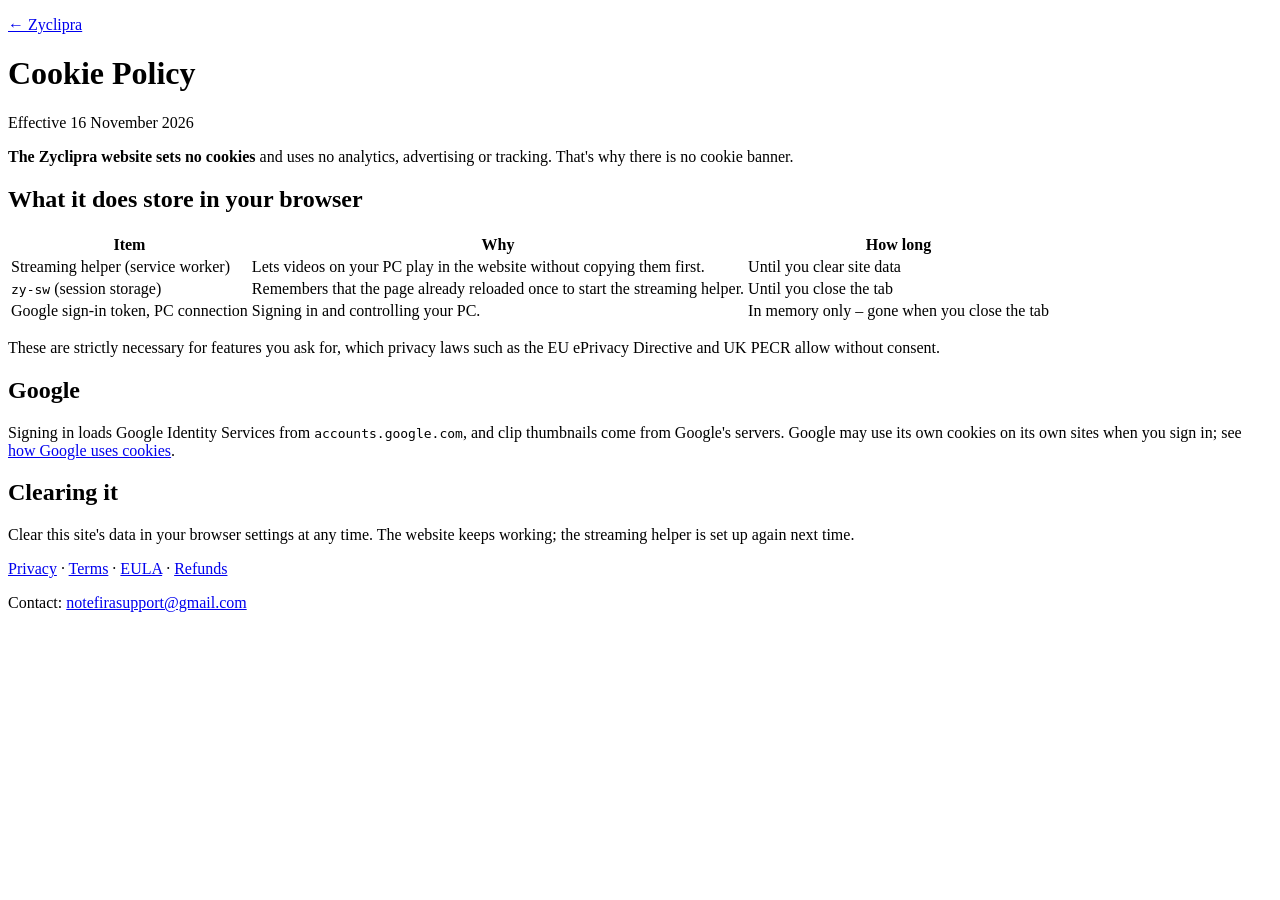
==== cookies.html @ 93504a60 "Legal pages: in-app updates and terms acceptance (effective 16 November 2026)" ====
<!doctype html>
<html lang="en">
<head>
  <meta charset="utf-8">
  <meta name="viewport" content="width=device-width, initial-scale=1, viewport-fit=cover">
  <meta name="referrer" content="no-referrer">
  <meta http-equiv="Content-Security-Policy" content="default-src 'none'; style-src 'self'; img-src 'self'; base-uri 'none'; form-action 'none'">
  <title>Cookie Policy – Zyclipra</title>
  <link rel="icon" type="image/png" href="icon.png">
  <link rel="stylesheet" href="style.css?v=6">
  <link rel="stylesheet" href="site.css?v=6">
</head>
<body>
<main class="legal">
  <p><a href="./">← Zyclipra</a></p>
  <h1>Cookie Policy</h1>
  <p class="muted">Effective 16 November 2026</p>

  <p><b>The Zyclipra website sets no cookies</b> and uses no analytics, advertising or tracking. That's why there is no cookie banner.</p>

  <h2>What it does store in your browser</h2>
  <table class="legal-table">
    <thead><tr><th scope="col">Item</th><th scope="col">Why</th><th scope="col">How long</th></tr></thead>
    <tbody>
      <tr><td>Streaming helper (service worker)</td><td>Lets videos on your PC play in the website without copying them first.</td><td>Until you clear site data</td></tr>
      <tr><td><code>zy-sw</code> (session storage)</td><td>Remembers that the page already reloaded once to start the streaming helper.</td><td>Until you close the tab</td></tr>
      <tr><td>Google sign-in token, PC connection</td><td>Signing in and controlling your PC.</td><td>In memory only – gone when you close the tab</td></tr>
    </tbody>
  </table>
  <p>These are strictly necessary for features you ask for, which privacy laws such as the EU ePrivacy Directive and UK PECR allow without consent.</p>

  <h2>Google</h2>
  <p>Signing in loads Google Identity Services from <code>accounts.google.com</code>, and clip thumbnails come from Google's servers. Google may use its own cookies on its
    own sites when you sign in; see <a href="https://policies.google.com/technologies/cookies" rel="noopener noreferrer">how Google uses cookies</a>.</p>

  <h2>Clearing it</h2>
  <p>Clear this site's data in your browser settings at any time. The website keeps working; the streaming helper is set up again next time.</p>

  <p class="muted small"><a href="privacy.html">Privacy</a> · <a href="terms.html">Terms</a> · <a href="eula.html">EULA</a> · <a href="refunds.html">Refunds</a></p>
  <p class="muted small">Contact: <a href="mailto:notefirasupport@gmail.com">notefirasupport@gmail.com</a></p>
</main>
</body>
</html>
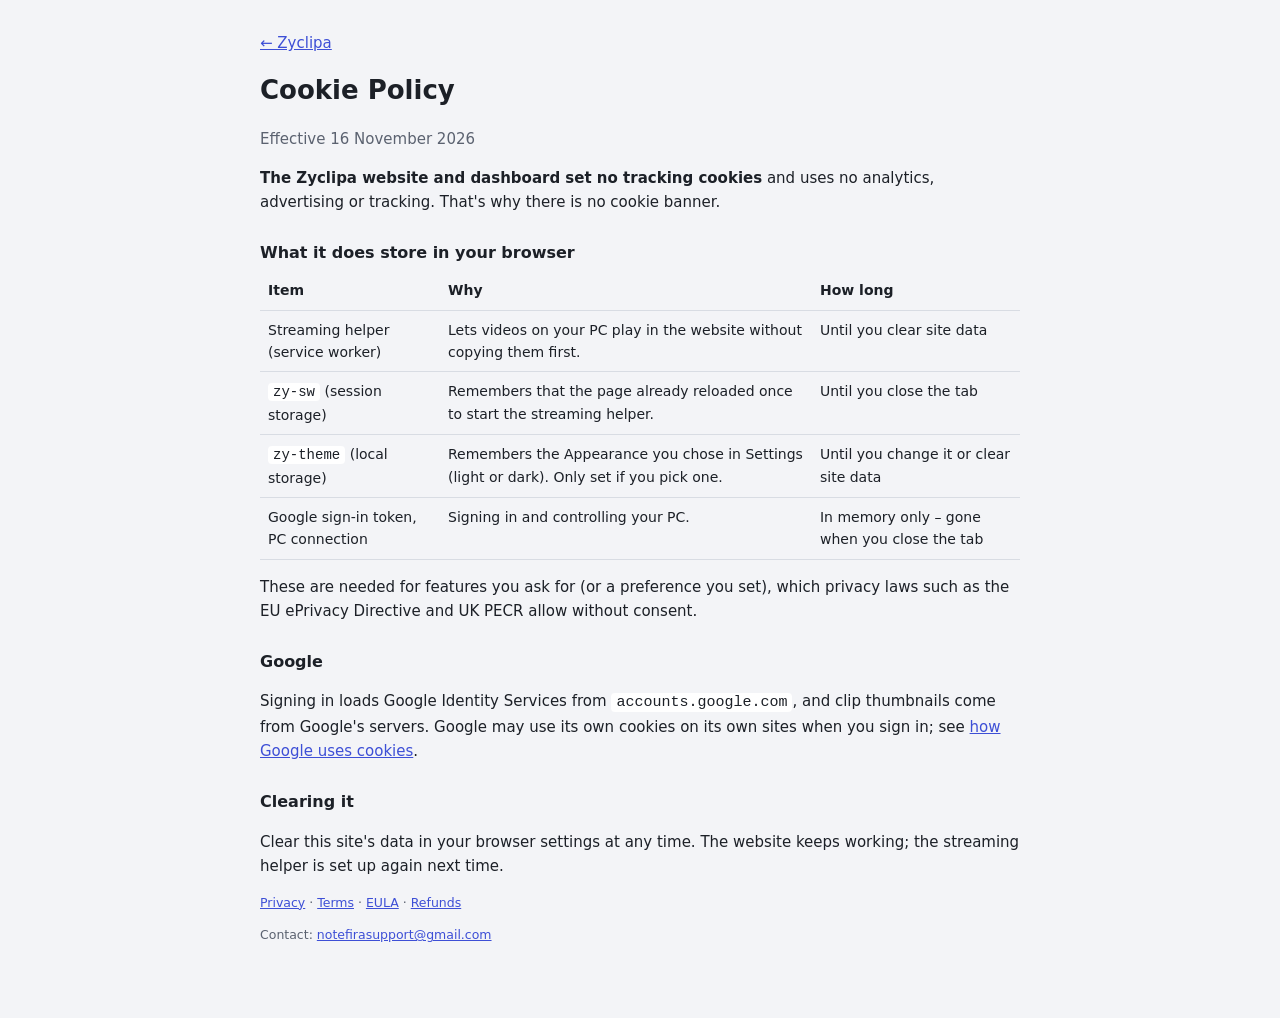
==== commit e0342517: "Zyclipa: rename, light mode, calmer design without emoji, appearance setting" ====
--- a/cookies.html
+++ b/cookies.html
@@ -5,18 +5,18 @@
   <meta name="viewport" content="width=device-width, initial-scale=1, viewport-fit=cover">
   <meta name="referrer" content="no-referrer">
   <meta http-equiv="Content-Security-Policy" content="default-src 'none'; style-src 'self'; img-src 'self'; base-uri 'none'; form-action 'none'">
-  <title>Cookie Policy – Zyclipra</title>
+  <title>Cookie Policy – Zyclipa</title>
   <link rel="icon" type="image/png" href="icon.png">
   <link rel="stylesheet" href="style.css?v=6">
   <link rel="stylesheet" href="site.css?v=6">
 </head>
 <body>
 <main class="legal">
-  <p><a href="./">← Zyclipra</a></p>
+  <p><a href="./">← Zyclipa</a></p>
   <h1>Cookie Policy</h1>
   <p class="muted">Effective 16 November 2026</p>
 
-  <p><b>The Zyclipra website sets no cookies</b> and uses no analytics, advertising or tracking. That's why there is no cookie banner.</p>
+  <p><b>The Zyclipa website and dashboard set no tracking cookies</b> and uses no analytics, advertising or tracking. That's why there is no cookie banner.</p>
 
   <h2>What it does store in your browser</h2>
   <table class="legal-table">
@@ -24,10 +24,11 @@
     <tbody>
       <tr><td>Streaming helper (service worker)</td><td>Lets videos on your PC play in the website without copying them first.</td><td>Until you clear site data</td></tr>
       <tr><td><code>zy-sw</code> (session storage)</td><td>Remembers that the page already reloaded once to start the streaming helper.</td><td>Until you close the tab</td></tr>
+      <tr><td><code>zy-theme</code> (local storage)</td><td>Remembers the Appearance you chose in Settings (light or dark). Only set if you pick one.</td><td>Until you change it or clear site data</td></tr>
       <tr><td>Google sign-in token, PC connection</td><td>Signing in and controlling your PC.</td><td>In memory only – gone when you close the tab</td></tr>
     </tbody>
   </table>
-  <p>These are strictly necessary for features you ask for, which privacy laws such as the EU ePrivacy Directive and UK PECR allow without consent.</p>
+  <p>These are needed for features you ask for (or a preference you set), which privacy laws such as the EU ePrivacy Directive and UK PECR allow without consent.</p>
 
   <h2>Google</h2>
   <p>Signing in loads Google Identity Services from <code>accounts.google.com</code>, and clip thumbnails come from Google's servers. Google may use its own cookies on its
--- a/style.css
+++ b/style.css
@@ -0,0 +1,208 @@
+/* Zyclipa dashboard – same slate palette as the desktop app, built phone-first. */
+:root { color-scheme: dark; --accent: #5B6CF9; --bg: #1E2228; --card: #2B3039; --card2: #343A45; --well: #20242B; --line: #363C47; --text: #E6E8EC; --muted: #A8AFBA;
+        --danger: #F04452; --danger-text: #FF7580; --danger-strong: #C82434; --accent-strong: #4C5CE6; --ok: #2BD9A0; --warn: #F5A524; --amp: #F5A524;
+        --field-line: #4A505C; --switch-off: #4A505C; --knob: #E8EAF0; --track: #1B1F25; --thumb-bg: #14171C; --tick: #6A7180; --link: #9AA6FF;
+        --overlay: rgba(18, 20, 25, .85); --mute-bg: #4a1b22; --mute-text: #ffd5da; }
+/* Light theme: follows the device unless the person picked one in Settings (data-theme on <html>). */
+:root[data-theme="light"] { color-scheme: light; --bg: #F3F4F7; --card: #FFFFFF; --card2: #E9EBF0; --well: #F7F8FA; --line: #D8DCE3; --text: #1C2027; --muted: #5B6270;
+        --danger: #D02A38; --danger-text: #B3202D; --danger-strong: #C82434; --accent-strong: #4C5CE6; --ok: #0B7A56; --warn: #8A5A0B; --amp: #A84F00;
+        --field-line: #C3C8D1; --switch-off: #C3C8D1; --knob: #FFFFFF; --track: #DDE1E7; --thumb-bg: #E3E6EB; --tick: #9AA0AB; --link: #3D4FD6;
+        --overlay: rgba(255, 255, 255, .9); --mute-bg: #FBE3E6; --mute-text: #8E1B27; }
+@media (prefers-color-scheme: light) { :root:not([data-theme="dark"]) { color-scheme: light; --bg: #F3F4F7; --card: #FFFFFF; --card2: #E9EBF0; --well: #F7F8FA; --line: #D8DCE3; --text: #1C2027; --muted: #5B6270;
+        --danger: #D02A38; --danger-text: #B3202D; --danger-strong: #C82434; --accent-strong: #4C5CE6; --ok: #0B7A56; --warn: #8A5A0B; --amp: #A84F00;
+        --field-line: #C3C8D1; --switch-off: #C3C8D1; --knob: #FFFFFF; --track: #DDE1E7; --thumb-bg: #E3E6EB; --tick: #9AA0AB; --link: #3D4FD6;
+        --overlay: rgba(255, 255, 255, .9); --mute-bg: #FBE3E6; --mute-text: #8E1B27; } }
+* { box-sizing: border-box; }
+[hidden] { display: none !important; }
+html { -webkit-text-size-adjust: 100%; }
+body { margin: 0; background: var(--bg); color: var(--text); font: 15px/1.45 "Segoe UI", system-ui, -apple-system, sans-serif;
+       padding: 0 max(12px, env(safe-area-inset-right)) calc(24px + env(safe-area-inset-bottom)) max(12px, env(safe-area-inset-left)); overflow-x: hidden; }
+.grow { flex: 1; }
+.muted { color: var(--muted); }
+.small { font-size: 12.5px; }
+.center { text-align: center; }
+.caps { text-transform: uppercase; letter-spacing: .3px; }
+.error-text { color: var(--danger-text); }
+.ok-text { color: var(--ok); }
+.warn-text { color: var(--warn); }
+h2 { font-size: 16px; margin: 0 0 6px; }
+h3 { font-size: 14px; margin: 16px 0 6px; }
+
+/* header + navigation */
+.top { position: sticky; top: 0; z-index: 5; background: var(--bg); display: flex; flex-wrap: wrap; align-items: center; gap: 8px 10px;
+       padding: calc(10px + env(safe-area-inset-top)) 0 8px; border-bottom: 1px solid var(--line); margin-bottom: 12px; max-width: 1200px; margin-inline: auto; }
+.brand { font-weight: 700; font-size: 17px; }
+.conn { display: inline-flex; align-items: center; gap: 6px; font-size: 12.5px; color: var(--muted); background: var(--card); padding: 3px 9px; border-radius: 999px; }
+.conn-dot { width: 8px; height: 8px; border-radius: 50%; background: var(--muted); }
+.conn-online .conn-dot { background: var(--ok); }
+.conn-interrupted .conn-dot, .conn-signin .conn-dot { background: var(--danger); }
+.conn-connecting .conn-dot { background: var(--warn); }
+.tabs { display: flex; gap: 4px; width: 100%; }
+.tab { flex: 1; background: transparent; border: none; color: var(--muted); font-weight: 600; font-size: 14px; padding: 9px 4px; border-radius: 6px; min-height: 40px; }
+.tab.on { background: var(--accent-strong); color: #fff; }
+@media (min-width: 760px) { .tabs { max-width: 1200px; margin: -4px auto 12px; } .tab { flex: none; padding: 8px 14px; } }
+/* Phones: the sections become a bottom bar above the home indicator. */
+@media (max-width: 759px) {
+  .tabs { position: fixed; left: 0; right: 0; bottom: 0; top: auto; height: auto; align-items: center; z-index: 6; background: var(--bg); border-top: 1px solid var(--line);
+          padding: 6px max(8px, env(safe-area-inset-right)) calc(6px + env(safe-area-inset-bottom)) max(8px, env(safe-area-inset-left)); }
+  .tabs[hidden] { display: none; }
+  body:has(#nav:not([hidden])) { padding-bottom: calc(76px + env(safe-area-inset-bottom)); }
+  body:has(#nav:not([hidden])) .toast { bottom: calc(70px + env(safe-area-inset-bottom)); }
+}
+
+main.view, #login { max-width: 1200px; margin: 0 auto; }
+#login { margin-top: 30px; }
+.narrow { max-width: 420px !important; }
+.card { background: var(--card); border-radius: 8px; padding: 14px 16px; margin-bottom: 12px; }
+.row { display: flex; gap: 8px; align-items: center; }
+.row.wrap { flex-wrap: wrap; }
+.between { justify-content: space-between; }
+.stack { display: flex; flex-direction: column; gap: 10px; }
+
+button, .button { background: var(--card2); color: var(--text); border: 1px solid transparent; border-radius: 6px; padding: 9px 14px; font: inherit;
+                  cursor: pointer; text-decoration: none; display: inline-flex; align-items: center; justify-content: center; gap: 6px; min-height: 40px;
+                  touch-action: manipulation; -webkit-tap-highlight-color: transparent; }
+button:hover, .button:hover { filter: brightness(1.12); }
+button:disabled { opacity: .45; cursor: default; filter: none; }
+button:focus-visible, input:focus-visible, select:focus-visible, .button:focus-visible { outline: 2px solid var(--accent); outline-offset: 2px; }
+button.busy { opacity: .7; }
+.primary { background: var(--accent-strong); color: #fff; font-weight: 600; }
+.danger { background: var(--danger-strong); color: #fff; font-weight: 600; }
+.ghost { background: transparent; white-space: nowrap; }
+.big { min-height: 48px; font-size: 16px; }
+input, select { background: var(--well); color: var(--text); border: 1px solid var(--field-line); border-radius: 6px; padding: 9px 10px; font: inherit; min-height: 40px; max-width: 100%; }
+.field { display: flex; flex-direction: column; gap: 4px; font-size: 13px; color: var(--muted); }
+.field input, .field select { color: var(--text); }
+.field.inline { flex-direction: row; align-items: center; gap: 10px; margin-top: 10px; }
+.check { display: flex; gap: 10px; align-items: center; padding: 6px 0; min-height: 36px; }
+.check input { width: 20px; height: 20px; min-height: 0; accent-color: var(--accent); }
+details { margin: 10px 0; }
+summary { cursor: pointer; padding: 8px 0; font-weight: 600; }
+
+/* switch */
+.switch { position: relative; width: 52px; height: 30px; flex: none; }
+.switch input { position: absolute; inset: 0; opacity: 0; margin: 0; min-height: 0; width: 100%; height: 100%; cursor: pointer; }
+.switch span { position: absolute; inset: 0; background: var(--switch-off); border-radius: 999px; transition: background .15s; pointer-events: none; }
+.switch span::after { content: ""; position: absolute; left: 4px; top: 4px; width: 22px; height: 22px; border-radius: 50%; background: var(--knob); box-shadow: 0 1px 2px rgba(0,0,0,.25); transition: transform .15s; }
+.switch input:checked + span { background: var(--accent); }
+.switch input:checked + span::after { transform: translateX(22px); }
+
+/* dashboard */
+.clip-it { width: 100%; min-height: 112px; flex-direction: column; gap: 6px; border-radius: 12px; background: var(--accent-strong);
+           color: #fff; margin-bottom: 12px; border: 1px solid rgba(255, 255, 255, .08); }
+.clip-it-mark { width: 34px; height: 34px; display: block; }
+.clip-it.off { background: var(--card2); color: var(--text); box-shadow: none; }
+.clip-it-label { font-size: 22px; font-weight: 700; letter-spacing: .2px; display: inline-flex; align-items: center; gap: 10px; }
+.clip-it-sub { font-size: 13px; opacity: .9; }
+.action-row { display: grid; grid-template-columns: 1fr 1fr; gap: 12px; margin-bottom: 12px; }
+.action { flex-direction: column; min-height: 84px; font-size: 22px; border-radius: 12px; background: var(--card); border: 1px solid var(--line); }
+.ico { width: 22px; height: 22px; display: block; }
+.action span:not(.timer) { font-size: 14px; font-weight: 600; }
+.action.rec #rec-icon { color: var(--danger); font-size: 22px; }
+.action.rec.on { background: var(--danger-strong); color: #fff; }
+.action.rec.on #rec-icon { color: #fff; }
+.timer { font-size: 15px; font-variant-numeric: tabular-nums; font-weight: 700; }
+.recent { display: grid; grid-template-columns: repeat(2, 1fr); gap: 10px; }
+@media (min-width: 760px) { .recent { grid-template-columns: repeat(4, 1fr); } .clip-it { min-height: 140px; } }
+
+/* clips */
+.toolbar { display: flex; gap: 8px; flex-wrap: wrap; margin-bottom: 4px; }
+.toolbar input[type=search] { flex: 1 1 100%; }
+.toolbar select { flex: 1 1 0; min-width: 0; }
+@media (min-width: 760px) { .toolbar input[type=search] { flex: 1 1 220px; } .toolbar select { flex: 0 0 auto; } }
+.day { font-size: 13px; margin: 16px 0 8px; text-transform: uppercase; }
+.clip-grid { display: grid; grid-template-columns: repeat(auto-fill, minmax(min(100%, 260px), 1fr)); gap: 12px; }
+.clip-card { padding: 0; background: var(--card); border-radius: 8px; overflow: hidden; text-align: left; flex-direction: column; align-items: stretch; border: 2px solid transparent; min-height: 0; }
+.clip-card:focus-visible { border-color: var(--accent); outline: none; }
+.thumb { position: relative; aspect-ratio: 16 / 9; background: var(--thumb-bg); }
+.thumb img { width: 100%; height: 100%; object-fit: cover; display: block; }
+.thumb.no-thumb::after { content: ""; position: absolute; inset: 0; background: center / 34px no-repeat; opacity: .35; }
+.pill { position: absolute; top: 8px; right: 8px; background: var(--overlay); color: var(--text); border-radius: 999px; padding: 2px 9px; font-size: 12px; }
+.star { position: absolute; bottom: 6px; right: 8px; color: var(--warn); }
+.new { position: absolute; top: 8px; left: 8px; background: var(--ok); color: #10131A; border-radius: 4px; padding: 2px 7px; font-size: 11px; font-weight: 700; }
+.sync { position: absolute; bottom: 6px; left: 8px; background: var(--overlay); border-radius: 4px; padding: 1px 7px; font-size: 12px; }
+.sync-synced { color: var(--ok); } .sync-failed, .sync-unavailable { color: var(--danger); } .sync-queued, .sync-uploading { color: var(--warn); }
+.sync-text-synced, .sync-text-cloudOnly { color: var(--ok); } .sync-text-failed, .sync-text-unavailable { color: var(--danger-text); }
+.sync-text-queued, .sync-text-uploading { color: var(--warn); } .sync-text-local { color: var(--muted); }
+.clip-body { display: flex; flex-direction: column; gap: 1px; padding: 10px 12px 12px; }
+.clip-body .game { font-size: 11px; color: var(--muted); }
+.clip-body .title { font-size: 14px; overflow: hidden; text-overflow: ellipsis; white-space: nowrap; }
+.clip-body .meta { font-size: 11.5px; color: var(--muted); }
+.empty { padding: 30px 0; text-align: center; }
+
+/* soundboard */
+.sb-head h2 { margin: 0; }
+.chips { display: flex; gap: 6px; overflow-x: auto; padding: 2px 0 8px; scrollbar-width: none; }
+.chip { flex: none; background: var(--card); border-radius: 999px; padding: 6px 14px; min-height: 36px; font-size: 13.5px; }
+.chip.on { background: var(--accent-strong); color: #fff; }
+.pads { display: grid; grid-template-columns: repeat(2, 1fr); gap: 10px; margin-bottom: 12px; }
+@media (min-width: 560px) { .pads { grid-template-columns: repeat(3, 1fr); } }
+@media (min-width: 900px) { .pads { grid-template-columns: repeat(5, 1fr); } }
+.sound { --pad: var(--accent); position: relative; overflow: hidden; flex-direction: column; align-items: flex-start; justify-content: flex-end; gap: 2px;
+         min-height: 104px; padding: 12px; border-radius: 12px; text-align: left; background: var(--card);
+         border-left: 6px solid var(--pad); transition: transform .08s ease; }
+.sound.pressed { transform: scale(.96); }
+.sound.playing { background: color-mix(in srgb, var(--pad) 32%, var(--card)); }
+.sound.failed { box-shadow: inset 0 0 0 2px var(--danger); }
+.sound-icon { font-size: 22px; font-weight: 700; line-height: 1; margin-bottom: auto; }
+.sound-name { font-weight: 700; font-size: 15px; overflow: hidden; text-overflow: ellipsis; white-space: nowrap; max-width: 100%; }
+.sound-meta { font-size: 12px; color: var(--muted); }
+.sound-progress { position: absolute; left: 0; bottom: 0; height: 4px; width: 0; background: var(--pad); transition: width .25s linear; }
+.sound-stop { position: absolute; top: 8px; right: 8px; width: 36px; height: 36px; border-radius: 50%; background: var(--overlay); color: var(--text); display: none;
+              place-items: center; font-size: 14px; }
+.sound.playing .sound-stop { display: grid; }
+.pads.editing .sound { outline: 2px dashed var(--tick); outline-offset: -4px; }
+.pads.editing .sound-stop { display: none !important; }
+
+/* 0–300 % gain slider: ticks at 0/100/200/300, orange above 100 % */
+.gain { margin: 10px 0 4px; }
+.gain-top { display: flex; justify-content: space-between; align-items: baseline; }
+.gain-name { font-weight: 600; font-size: 14px; }
+.gain-pct { font-variant-numeric: tabular-nums; font-weight: 700; font-size: 18px; }
+.gain-pct.amp { color: var(--amp); }
+.gain input[type=range] { --fill: 33.33%; width: 100%; height: 36px; margin: 2px 0 0; padding: 0; border: none; background: transparent; -webkit-appearance: none; appearance: none; min-height: 0; }
+.gain input[type=range]::-webkit-slider-runnable-track { height: 8px; border-radius: 4px;
+  background: linear-gradient(to right, var(--accent) 0 min(var(--fill), 33.33%), var(--amp) 33.33% var(--fill), var(--track) var(--fill) 100%); }
+.gain input[type=range]::-moz-range-track { height: 8px; border-radius: 4px; background: var(--track); }
+.gain input[type=range]::-moz-range-progress { height: 8px; border-radius: 4px; background: var(--accent); }
+.gain input[type=range].amp::-moz-range-progress { background: var(--amp); }
+.gain input[type=range]::-webkit-slider-thumb { -webkit-appearance: none; width: 26px; height: 26px; margin-top: -9px; border-radius: 50%; background: #fff; border: 3px solid var(--accent); }
+.gain input[type=range].amp::-webkit-slider-thumb { border-color: var(--amp); }
+.gain input[type=range]::-moz-range-thumb { width: 22px; height: 22px; border-radius: 50%; background: #fff; border: 3px solid var(--accent); }
+.gain-marks { display: flex; justify-content: space-between; font-size: 11.5px; color: var(--muted); padding: 0 2px; }
+.gain-marks span { position: relative; }
+.gain-marks span::before { content: ""; position: absolute; left: 50%; top: -6px; width: 2px; height: 5px; background: var(--tick); }
+.gain-marks span:first-child::before { left: 0; }
+.gain-marks span:last-child::before { left: auto; right: 0; }
+
+/* lists */
+.q-row { display: flex; gap: 10px; align-items: center; padding: 9px 0; border-bottom: 1px solid var(--line); flex-wrap: wrap; }
+.q-row .grow { display: flex; flex-direction: column; min-width: 180px; }
+.q-row progress { width: 140px; accent-color: var(--accent); }
+.chan { display: grid; grid-template-columns: 90px 1fr auto; gap: 10px; align-items: center; padding: 6px 0; }
+.chan-name { font-weight: 600; }
+.chan input[type=range] { padding: 0; border: none; background: transparent; accent-color: var(--accent); min-height: 32px; }
+.mute.on { background: var(--mute-bg); border-color: var(--danger); color: var(--mute-text); }
+.avatar { border-radius: 50%; }
+
+/* dialogs */
+dialog { background: var(--card); color: var(--text); border: none; border-radius: 12px; padding: 16px; width: min(1000px, 96vw); max-height: 94vh; }
+dialog::backdrop { background: rgba(8, 10, 14, .78); }
+#sound-edit { width: min(520px, 96vw); }
+.player-head { display: flex; justify-content: space-between; align-items: flex-start; gap: 10px; }
+.player-head h2 { font-size: 17px; margin: 2px 0 10px; word-break: break-word; }
+.player-head p { margin: 0; }
+.player-media { background: #000; border-radius: 8px; overflow: hidden; display: grid; place-items: center; min-height: 180px; }
+.player-media video, .player-media img { width: 100%; max-height: 66vh; display: block; object-fit: contain; }
+
+a { color: var(--link); }
+.toast { position: fixed; left: 50%; transform: translateX(-50%); bottom: calc(18px + env(safe-area-inset-bottom)); max-width: calc(100vw - 24px);
+         background: var(--card2); border-radius: 8px; padding: 11px 16px; border: 1px solid var(--line); opacity: 0; transition: opacity .2s; pointer-events: none; z-index: 20; }
+.toast.show { opacity: 1; }
+.toast.error { border-left: 4px solid var(--danger); }
+
+/* drawn marks instead of emoji */
+.sound-stop::before { content: ""; width: 10px; height: 10px; border-radius: 2px; background: currentColor; }
+.sound-icon:empty { display: none; }
+.thumb.no-thumb::after { background-image: url("data:image/svg+xml,%3Csvg xmlns='http://www.w3.org/2000/svg' viewBox='0 0 24 24' fill='none' stroke='%23888' stroke-width='1.6' stroke-linejoin='round'%3E%3Crect x='3.5' y='5' width='17' height='14' rx='2'/%3E%3Cpath d='M10 9.5l5 2.5-5 2.5z' fill='%23888'/%3E%3C/svg%3E"); }
+.player-head .ghost .ico { width: 20px; height: 20px; }
--- a/site.css
+++ b/site.css
@@ -0,0 +1,26 @@
+/* Additions for the hosted website; everything else comes from the PC dashboard's style.css. */
+#signin { width: 100%; margin-top: 8px; }
+.help-list { margin: 4px 0 10px; padding-left: 20px; line-height: 1.5; }
+.mono { font-family: ui-monospace, Consolas, monospace; word-break: break-all; }
+#controls { display: flex; flex-direction: column; gap: 14px; }
+#home-view { display: flex; flex-direction: column; gap: 14px; }
+#home-view[hidden], #controls[hidden] { display: none; }
+.clip-grid { display: grid; grid-template-columns: repeat(auto-fill, minmax(150px, 1fr)); gap: 10px; }
+.clip-card { display: flex; flex-direction: column; padding: 0; overflow: hidden; text-align: left; }
+.clip-card .thumb { aspect-ratio: 16 / 9; background: var(--thumb-bg); display: grid; place-items: center; font-size: 28px; }
+.clip-card .thumb img { width: 100%; height: 100%; object-fit: cover; }
+.clip-card .clip-body { padding: 8px 10px; }
+.pc-row { display: flex; justify-content: space-between; gap: 10px; padding: 8px 0; border-bottom: 1px solid var(--line); }
+#more { width: 100%; margin-top: 12px; }
+
+/* Legal pages and footer */
+
+.site-foot { max-width: 1200px; margin: 24px auto 8px; text-align: center; line-height: 1.8; }
+.legal { max-width: 760px; margin: 0 auto; padding: calc(16px + env(safe-area-inset-top)) 0 40px; line-height: 1.6; }
+.legal h1 { font-size: 26px; margin: 8px 0 2px; }
+.legal h2 { margin-top: 26px; }
+.legal li { margin: 6px 0; }
+.legal code { background: var(--card); padding: 1px 5px; border-radius: 4px; }
+.legal-table { width: 100%; border-collapse: collapse; font-size: 14px; }
+.legal-table th, .legal-table td { text-align: left; vertical-align: top; padding: 8px; border-bottom: 1px solid var(--line); }
+.licence { white-space: pre-wrap; background: var(--card); padding: 12px; border-radius: 8px; font-size: 13px; }
